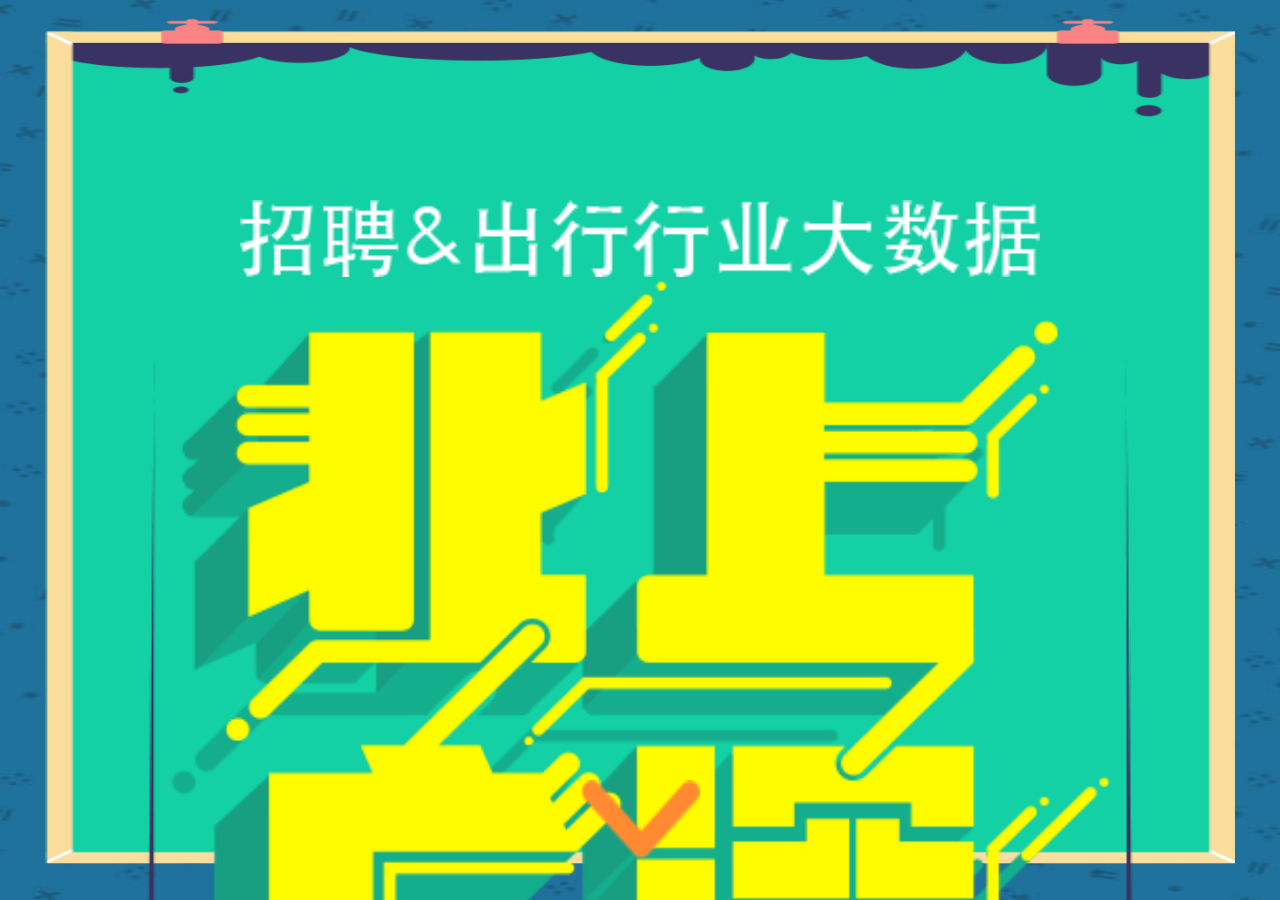
==== h5/index.html @ deb798cd "zyn" ====
<!DOCTYPE html>
<html lang="en">
<head>
	<meta charset="UTF-8">
	<meta content="width=device-width,initial-scale=1.0,maximum-scale=1.0,user-scalable=no" name="viewport">
    <meta content="yes" name="apple-mobile-web-app-capable">
    <meta content="black" name="apple-mobile-web-app-status-bar-style">
    <meta content="telephone=no" name="format-detection">
    <meta content="email=no" name="format-detection">
    <link rel="stylesheet" href="css-h5/reset.css">
    <link rel="stylesheet" href="css-h5/swiper.min.css">
    <link rel="stylesheet" href="css-h5/animate.min.css">
    <link rel="stylesheet" href="css-h5/style.css">
	<title>h5动画</title>
	<style>

    </style>
</head>
<body>

	 <div class="swiper-container scoll-ver">
        <div class="swiper-wrapper">
            <div class="swiper-slide one-page-h5">
            	<img src="img-h5/page1_board.png" alt="" class="page-bg">
            	<img src="img-h5/page1_title.png" alt="" class="page-title">
            	<img src="img-h5/page1_theme.png" alt="" class="page-bsg">
            	<img src="img-h5/page1_draw.png" alt="" class="page-boder">
            	<img src="img-h5/page1_title2.png" alt="" class="page-scyl">
            	<img src="img-h5/page1_logo.png" alt="" class="page-icon2">
            	<img src="img-h5/page1_hand.png" alt="" class="page-hand">
            	<span class="arrow"></span>
            </div>
            <div class="swiper-slide two-page-h5">
            	<img src="img-h5/page2_circle.png" alt="" class="page-crile">
            	<img src="img-h5/page2_food.png" alt="" class="page-crile-center">
            	<img src="img-h5/page2_beijing.png" alt="" class="page-beijing">
            	<img src="img-h5/page2_shanghai.png" alt="" class="page-shanghai">
            	<img src="img-h5/page2_guangzhou.png" alt="" class="page-guangzhou">
            	<img src="img-h5/page2_shenzhen.png" alt="" class="page-shenzheng">
            	<img src="img-h5/page2_title.png" alt="" class="page-lunch">
            	<img src="img-h5/logo.png" alt="" class="page-icon">
            	<span class="arrow"></span>
            </div>
            <div class="swiper-slide three-page-h5">
            	<img src="img-h5/page3_circle.png" alt="" class="page-fangcrile">
            	<img src="img-h5/page3_one.png" alt="" class="page-yiju">
            	<img src="img-h5/page3_one1.png" alt="" class="page-yiju-1">
            	<img src="img-h5/page3_one2.png" alt="" class="page-yiju-2">
            	<img src="img-h5/page3_one3.png" alt="" class="page-yiju-3">
            	<img src="img-h5/page3_one4.png" alt="" class="page-yiju-4">
            	<img src="img-h5/page3_three.png" alt="" class="page-sanju">
            	<img src="img-h5/page3_three1.png" alt="" class="page-sanju-1">
            	<img src="img-h5/page3_three2.png" alt="" class="page-sanju-2">
            	<img src="img-h5/page3_three3.png" alt="" class="page-sanju-3">
            	<img src="img-h5/page3_three4.png" alt="" class="page-sanju-4">
            	<img src="img-h5/page3_title.png" alt="" class="page-zufang">
            </div>
        </div>
    </div>

	<script src="js-h5/Resolution.min.js"></script>
	<script src="js-h5/jquery.1.10.1.min.js"></script>
	<script src="js-h5/swiper.min.js"></script>
	<script src="js-h5/ev.js"></script>
</body>
</html>
---- h5/css-h5/style.css ----
html,body {
    font-size: 62.5%;
    position: relative;
    height: 100%;
}
body {
    font-size: 1.4rem;
    background: #eee;
    font-family: Helvetica Neue, Helvetica, Arial, sans-serif;
    color:#000;
    margin: 0;
    padding: 0;
}
.swiper-container {
    width: 100%;
    height: 100%;
    background-color: #000;
}
.swiper-slide {
    text-align: center;
    font-size: 18px;
    background: #fff;
    display: -webkit-box;
    display: -ms-flexbox;
    display: -webkit-flex;
    display: flex;
    -webkit-box-pack: center;
    -ms-flex-pack: center;
    -webkit-justify-content: center;
    justify-content: center;
    -webkit-box-align: center;
    -ms-flex-align: center;
    -webkit-align-items: center;
    align-items: center;
}
img{
    position: absolute;
}
.one-page-h5{
    position: relative;
    background: url(../img-h5/bg1.jpg) no-repeat center;
    background-size: 100% 100%;
}
.one-page-h5 .page-bg{
    width: 93%;
    height: 94%;
    top: 2%;
    left: 3.5%;
    opacity: 0;
    z-index: 200;
    // margin-top: -6rem;
    -webkit-transform:translate(0, -1000px);
    transition: all 1s;
}
.swiper-slide-active .page-bg{
    // -webkit-transform:translate(0, 0px);
    -webkit-transform:translate(0, 0px);
    opacity: 1;
}
.one-page-h5 .page-title{
    width: 2rem;
    top: 0.5rem;
    left: 0.6rem;
    opacity: 0;
    z-index: 300;
    -webkit-transform:translate(0, -1000px);
    transition: all 1s;
    transition-delay: 0.5s;
}
.swiper-slide-active .page-title{
    -webkit-transform:translate(0, 0px);
    opacity: 1;
}
.one-page-h5 .page-bsg{
    width: 2.45rem;
    top: 0.7rem;
    left: .325rem;
    z-index: 350;
    opacity: 0;
    -webkit-transform:translate(0, -1000px);
    transition: all 1s;
    transition-delay: 1.6s;
}
.swiper-slide-active .page-bsg{
    -webkit-transform:translate(0, 0px);
    opacity: 1;
}
.one-page-h5 .page-boder{
    width: 2.5rem;
    top: 0.9rem;
    left: 0.35rem;
    opacity: 0;
    -webkit-transform:translate(0, -1000px);
    z-index: 350;
    transition: all 1.5s;
    transition-delay: 1.4s;
}
.swiper-slide-active .page-boder{
    -webkit-transform:translate(0, 0px);
    opacity: 1;
}
.one-page-h5 .page-scyl{
    width: 2rem;
    top: 3.0rem;
    left: 0.6rem;
    z-index: 350;
    opacity: 0;
    -webkit-transform:translate(0, -1000px);
    transition: all 1s;
    transition-delay: 2.6s;
    -webkit-animation-name:bounce;
    animation-name:bounce;
    animation-duration:1s;
    -webkit-animation-duration:1s;
    animation-delay:4s;
    -webkit-animation-delay:4s;
}
.swiper-slide-active .page-scyl{
    -webkit-transform:translate(0, 0px);
    opacity: 1;
}
.one-page-h5 .page-icon2{
    width: 2rem;
    top: 3.5rem;
    left: 0.6rem;
    -webkit-transform:translate(0, -1000px);
    z-index: 350;
    transition: all 1s;
    transition-delay: 3.6s;
    -webkit-animation-name:bounce;
    animation-name:bounce;
    animation-duration:1s;
    -webkit-animation-duration:1s;
    animation-delay:6s;
    -webkit-animation-delay:6s;
}
.swiper-slide-active .page-icon2{
    -webkit-transform:translate(0, 0px);
    opacity: 1;
}
.one-page-h5 .page-hand{
    width: 2.5rem;
    top: 4rem;
    left: 0.35rem;
    opacity: 0;
    -webkit-transform:translate(0, -1000px);
    z-index: 350;
    transition: all 1.5s;
    transition-delay: 1.4s;
}
.swiper-slide-active .page-hand{
    -webkit-transform:translate(0, 0px);
    opacity: 1;
}
.arrow{
    position: absolute;
    z-index: 997;
    left: 1.45rem;
    bottom: -0.375rem;
    width: 1.175rem;
    height: 0.675rem;
    background: url(../img-h5/arrow.png) no-repeat;
    background-size: 0.3rem 0.2rem;
    -webkit-animation: moveIconUp 1.5s ease infinite;
    animation: moveIconUp 1.5s ease infinite;
}
@-webkit-keyframes moveIconUp {
  0% {
    -webkit-transform: translateY(100%);
    transform: translateY(100%);
    opacity: 0; }
  50% {
    -webkit-transform: translateY(0%);
    transform: translateY(0%);
    opacity: 1; }
  100% {
    -webkit-transform: translateY(-100%);
    transform: translateY(-100%);
    opacity: 0; } 
}
@-webkit-keyframes bounce{
    0%,100%,20%,50%,80%{-webkit-transform:translateY(0);transform:translateY(0)
    }
    40%{-webkit-transform:translateY(-30px);transform:translateY(-30px)
    }
    60%{-webkit-transform:translateY(-15px);transform:translateY(-15px)
    }
}
.two-page-h5{
    position: relative;
    background: url(../img-h5/bg2.jpg) no-repeat center;
    background-size: 100% 100%;
}
.two-page-h5 .page-crile{
    width: 2.3rem;
    top: 0.9rem;
    left: 0.45rem;
    transition:all 2s;
    -webkit-transition:all 2s;

}
.swiper-slide-active .page-crile{
    transform:rotate(360deg);
    -webkit-transform:rotate(360deg);

}
.two-page-h5 .page-crile-center{
    width: 1.4rem;
    top: 1.4rem;
    left: 0.9rem;
    opacity: 0;
    transition: all 1s;
    -webkit-transition: all 1s;

}
.swiper-slide-active .page-crile-center{
    opacity: 1;
    transition-delay: 1.7s;
}
.two-page-h5 .page-beijing,
.two-page-h5 .page-shenzheng,
.two-page-h5 .page-guangzhou,
.two-page-h5 .page-shanghai
{
    width: 0.7rem;
    top: 1.4rem;
    left: 1.1rem;
    opacity: 0;
    transition: all 1s;
    -webkit-transition: all 1s;
}
.swiper-slide-active .page-beijing{
    top: 0.18rem;
    left: 0.25rem;
    opacity: 1;
    transition-delay: 0.5s;
}
.swiper-slide-active .page-shanghai{
    top: 0.18rem;
    left: 2.3rem;
    opacity: 1;
    transition-delay: 1s;
}
.swiper-slide-active .page-guangzhou{
    top: 3.0rem;
    left: 0.27rem;
    opacity: 1;
    transition-delay: 1.5s;
}
.swiper-slide-active .page-shenzheng{
    top: 3.0rem;
    left: 2.2rem;
    opacity: 1;
    transition-delay: 2s;
}
.two-page-h5 .page-lunch{
    width: 1.5rem;
    top: 3.5rem;
    opacity: 0;
    left: 0.8rem;
    transition:all 2s;
    -webkit-transition:all 2s;
}
.swiper-slide-active .page-lunch{
    top: 4rem;
    opacity: 1;
    transition-delay: 2.2s;
}
.two-page-h5 .page-icon{
    width: 1.7rem;
    bottom: 0.2rem;
    left: 0.79rem;
    opacity: 0;
     transform:scale(0.5.0.5);
    -webkit-transform:scale(0.5.0.5);
    transition:all 2s;
    -webkit-transition:all 2s;
}
.swiper-slide-active .page-icon{
     opacity: 1;
     transform:scale(1.1);
    -webkit-transform:scale(1.1);
    transition-delay: 2.6s;
}
.three-page-h5{
    background: url(../img-h5/bg3.jpg) no-repeat center;
    background-size: 100% 100%;
}
.three-page-h5 .page-fangcrile{
    width: 2rem;
    top: 1.2rem;
    left: 0.6rem;
    transform:rotate(-90deg);
    -webkit-transform:rotate(-90deg);
    transition:all 1s;
    -webkit-transition:all 1s;
}
.swiper-slide-active .page-fangcrile{
     transform:rotate(360deg);
    -webkit-transform:rotate(360deg);
}
.three-page-h5 .page-yiju{
    width: 0.7rem;
    top: 1.6rem;
    left: 1.3rem;
    opacity: 0;
    transition:all 1.5s;
    -webkit-transition:all 1.5s;
}
.swiper-slide-active .page-yiju{
    top: 0.5rem;
    left: 2rem;
    opacity: 1;
    transition-delay: 1s;
     transition:all 0.4s;
    -webkit-transition:all 0.4s;
}
.three-page-h5 .page-yiju-1{
    width: 1.4rem;
    top: 1.5rem;
    left: 0.2rem;
    opacity: 0;
     transition:all 0.4s;
    -webkit-transition:all 0.4s;
}
.three-page-h5 .page-yiju-2{
    width: 1.4rem;
    top: 0.9rem;
    left: 0.2rem;
    opacity: 0;
     transition:all 0.4s;
    -webkit-transition:all 0.4s;
}
.three-page-h5 .page-yiju-3{
    width: 1.4rem;
    top: 1.3rem;
    left: 0.2rem;
    opacity: 0;
     transition:all 0.4s;
    -webkit-transition:all 0.4s;
}
.three-page-h5 .page-yiju-4{
    width: 1.4rem;
    top: 0.6rem;
    left: 0.2rem;
    opacity: 0;
    transition:all 0.4s;
    -webkit-transition:all 0.4s;
}
.swiper-slide-active .page-yiju-1{
    top: 1.0rem;
    opacity: 1;
    transition-delay: 1.4s;
    -webkit-transition-delay: 1.4s;
}
.swiper-slide-active .page-yiju-2{
    top: 0.4rem;
    opacity: 1;
    transition-delay: 2.2s;
    -webkit-transition-delay: 2.2s;
}
.swiper-slide-active .page-yiju-3{
    top: 0.7rem;
    opacity: 1;
    transition-delay: 1.8s;
    -webkit-transition-delay: 1.8s;
}
.swiper-slide-active .page-yiju-4{
    top: 0.1rem;
     opacity: 1;
     transition-delay: 2.6s;
    -webkit-transition-delay: 2.6s;
}

.three-page-h5 .page-sanju{
    width: 0.7rem;
    top: 2.1rem;
    left: 1.2rem;
    opacity: 0;
    transition:all 1.5s;
    -webkit-transition:all 1.5s;
}

.swiper-slide-active .page-sanju{
    opacity: 1;
    top: 2.9rem;
    left: 0.2rem;
    transition-delay: 3s;
    -webkit-transition-delay: 3s;
}
.three-page-h5 .page-sanju-1{
    width: 1.4rem;
    top: 2.7rem;
    opacity: 0;
    left: 1.5rem;
     transition:all 0.4s;
    -webkit-transition:all 0.4s;
}
.three-page-h5 .page-sanju-2{
    width: 1.4rem;
    top: 3rem;
    opacity: 0;
    left: 1.5rem;
     transition:all 0.4s;
    -webkit-transition:all 0.4s;
}
.three-page-h5 .page-sanju-3{
    width: 1.4rem;
    top: 3.3rem;
    left: 1.5rem;
    opacity: 0;
     transition:all 0.4s;
    -webkit-transition:all 0.4s;
}
.three-page-h5 .page-sanju-4{
    width: 1.4rem;
    top: 3.6rem;
    left: 1.5rem;
    opacity: 0;
    transition:all 0.4s;
    -webkit-transition:all 0.4s;
}
.swiper-slide-active .page-sanju-1{
    top: 3rem;
    opacity: 1;
    transition-delay: 3.7s;
    -webkit-transition-delay: 3.7s;
}
.swiper-slide-active .page-sanju-2{
    top: 3.3rem;
    opacity: 1;
    transition-delay: 4.1s;
    -webkit-transition-delay: 4.1s;
}
.swiper-slide-active .page-sanju-3{
    top: 3.6rem;
    opacity: 1;
    transition-delay: 4.5s;
    -webkit-transition-delay: 4.5s;
}
.swiper-slide-active .page-sanju-4{
    top: 3.9rem;
    opacity: 1;
    transition-delay: 4.9s;
    -webkit-transition-delay: 4.9s;
}

.three-page-h5 .page-zufang{
    width: 1.5rem;
    top: 3.9rem;
    left: 0.8rem;
    opacity: 0;
    transition: all 2s;
    -webkit-transition: all 2s;
}
.swiper-slide-active .page-zufang{
    top: 4.2rem;
    opacity: 1;
    transition-delay: 5.2s;
    -webkit-transition-delay: 5.2s;
}
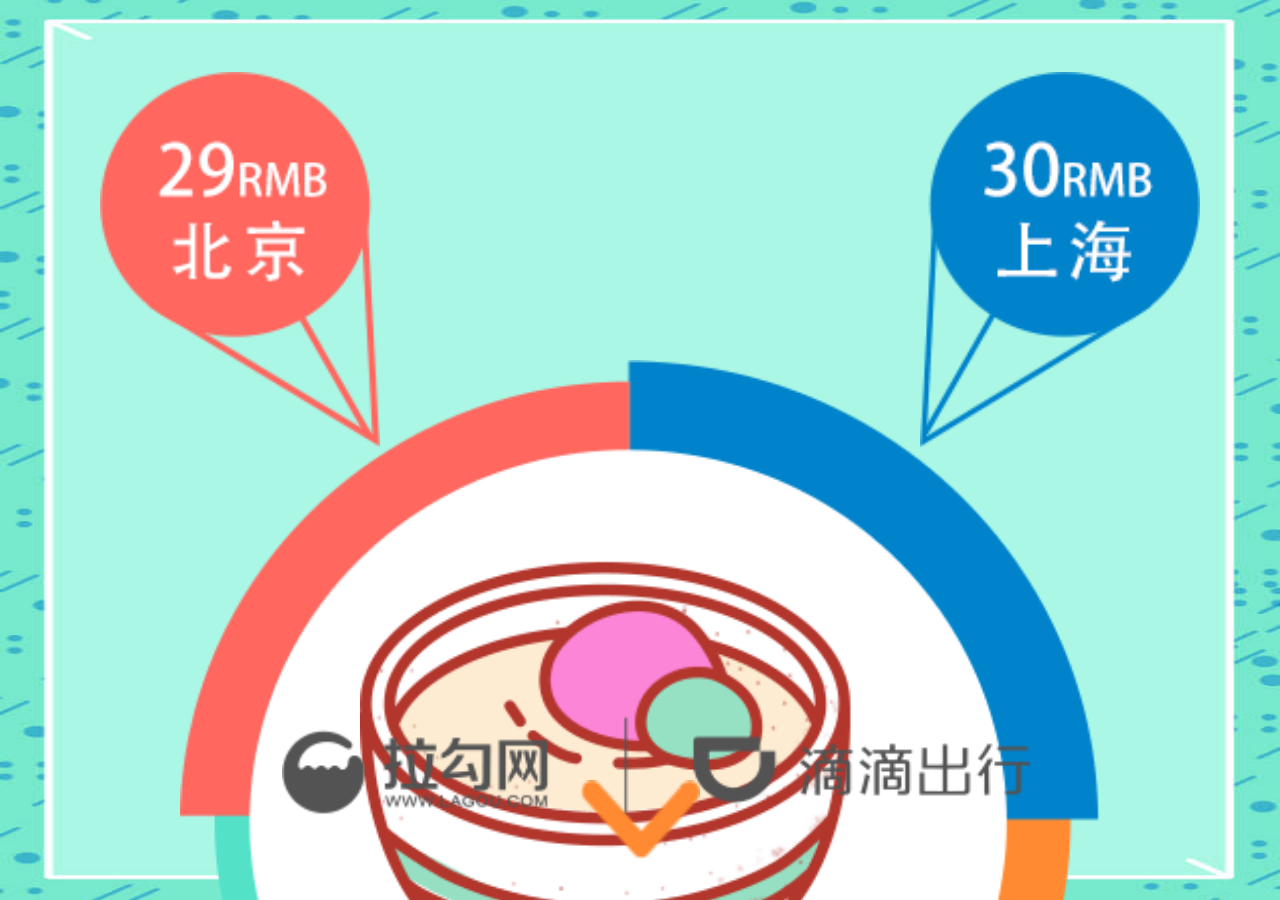
==== commit cb4fd72f: "zyn" ====
--- a/h5/index.html
+++ b/h5/index.html
@@ -20,16 +20,6 @@
 
 	 <div class="swiper-container scoll-ver">
         <div class="swiper-wrapper">
-            <div class="swiper-slide one-page-h5">
-            	<img src="img-h5/page1_board.png" alt="" class="page-bg">
-            	<img src="img-h5/page1_title.png" alt="" class="page-title">
-            	<img src="img-h5/page1_theme.png" alt="" class="page-bsg">
-            	<img src="img-h5/page1_draw.png" alt="" class="page-boder">
-            	<img src="img-h5/page1_title2.png" alt="" class="page-scyl">
-            	<img src="img-h5/page1_logo.png" alt="" class="page-icon2">
-            	<img src="img-h5/page1_hand.png" alt="" class="page-hand">
-            	<span class="arrow"></span>
-            </div>
             <div class="swiper-slide two-page-h5">
             	<img src="img-h5/page2_circle.png" alt="" class="page-crile">
             	<img src="img-h5/page2_food.png" alt="" class="page-crile-center">
